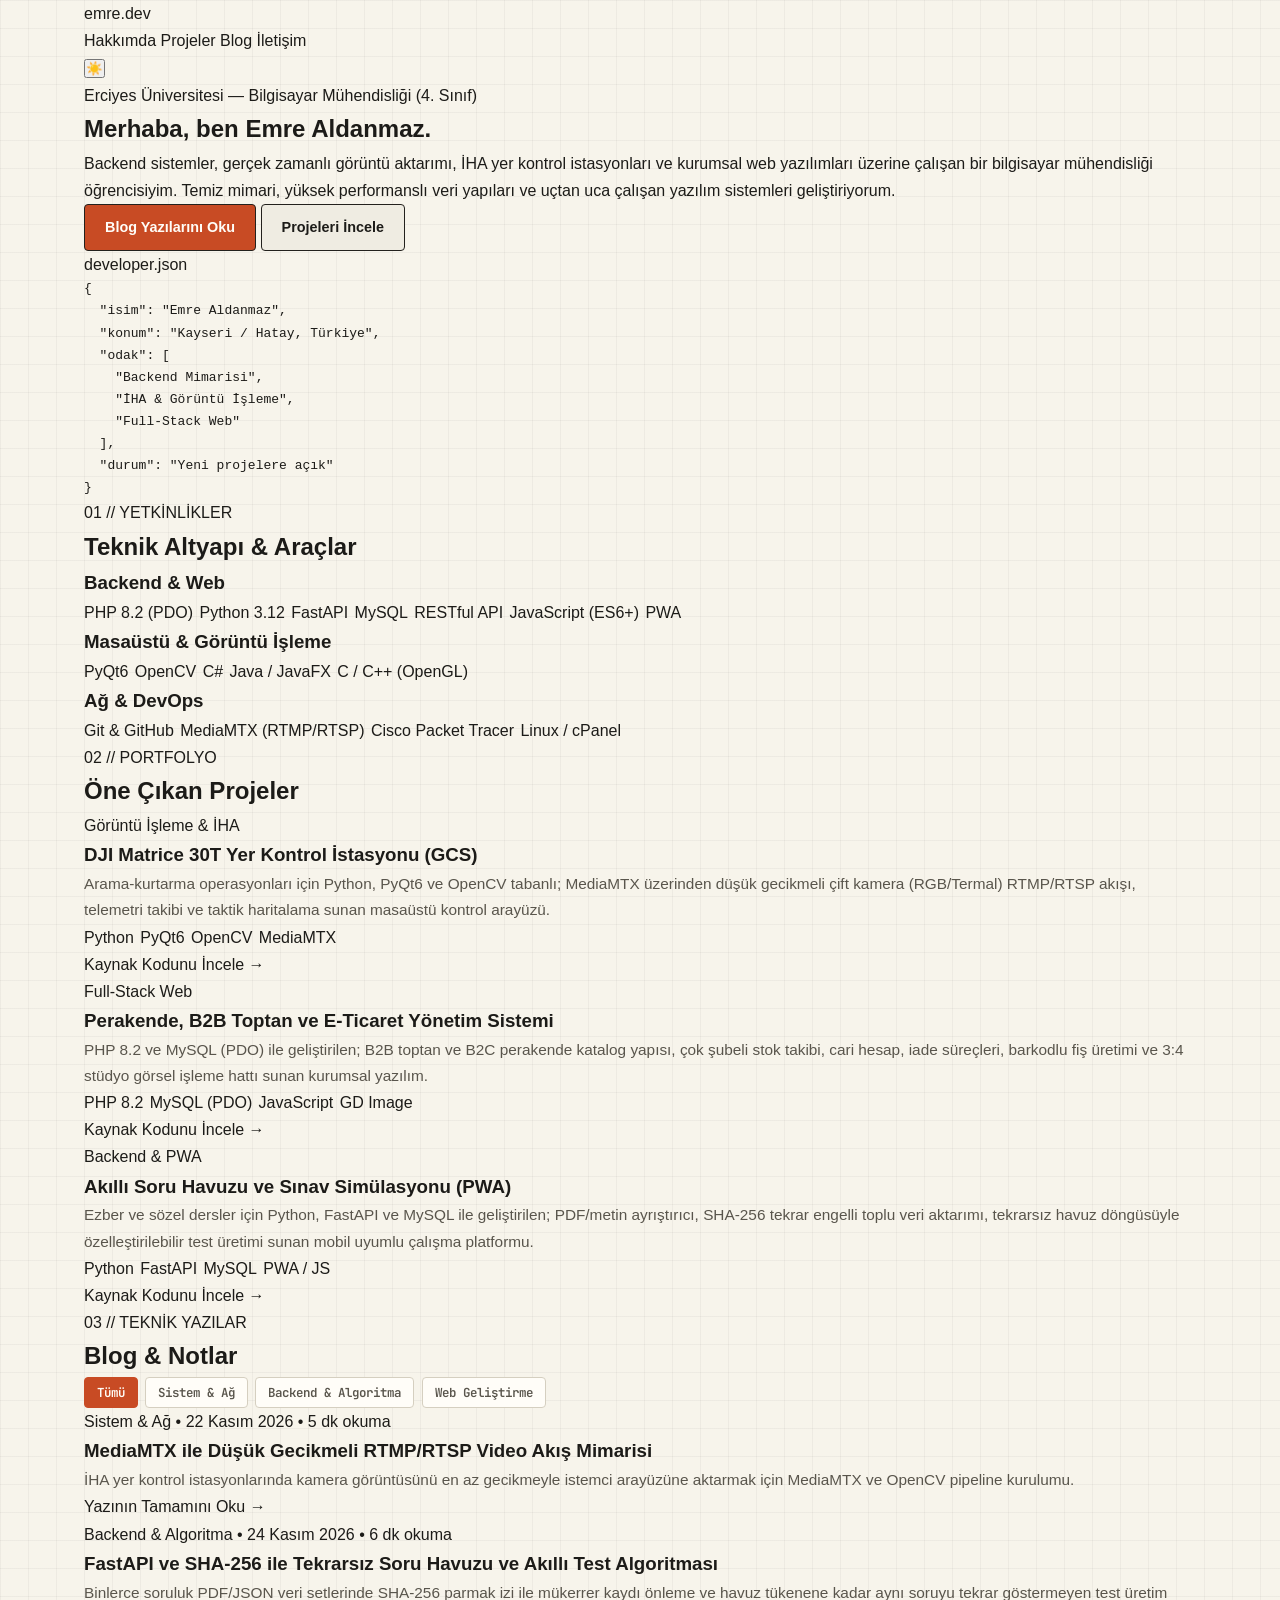
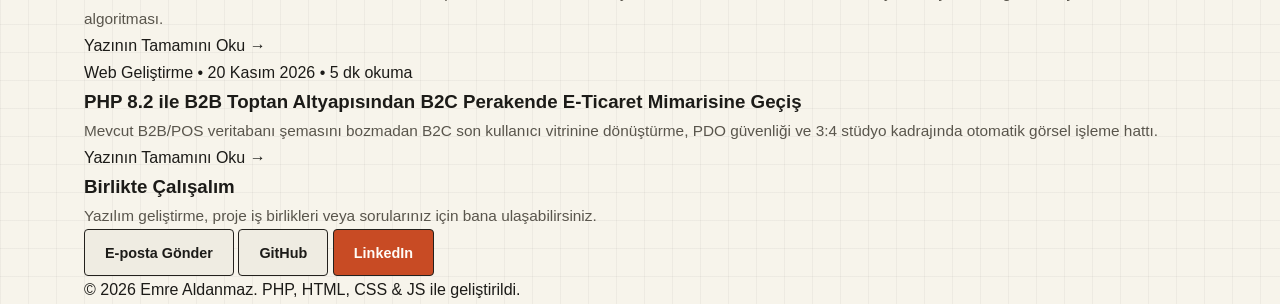
==== index.html @ 30eb45e7 "Web proglamlama odev hazir push" ====
<!DOCTYPE html>
<html lang="tr" data-theme="dark">
<head>
    <meta charset="UTF-8">
    <meta name="viewport" content="width=device-width, initial-scale=1.0">
    <title>Emre Aldanmaz — Bilgisayar Mühendisliği &amp; Blog</title>
    <link rel="preconnect" href="https://fonts.googleapis.com">
    <link rel="preconnect" href="https://fonts.gstatic.com" crossorigin>
    <link href="https://fonts.googleapis.com/css2?family=Inter:wght@400;500;600;700&family=JetBrains+Mono:wght@400;600&display=swap" rel="stylesheet">
    <link rel="stylesheet" href="assets/css/style.css">
</head>
<body>
    <header class="navbar">
        <div class="container nav-content">
            <a href="index.html" class="brand">
                <span class="brand-dot"></span>
                <span>emre<span class="accent">.dev</span></span>
            </a>
            <nav class="nav-links" id="navLinks">
                <a href="index.html#hakkimda">Hakkımda</a>
                <a href="index.html#projeler">Projeler</a>
                <a href="index.html#blog">Blog</a>
                <a href="index.html#iletisim">İletişim</a>
            </nav>
            <div class="nav-actions">
                <button id="themeToggle" class="icon-btn" aria-label="Temayı Değiştir" title="Tema Değiştir">
                    <span id="themeIcon">☀️</span>
                </button>
                <button id="menuToggle" class="icon-btn mobile-only" aria-label="Menüyü Aç">☰</button>
            </div>
        </div>
    </header>
    <main>
<section class="hero">
    <div class="container hero-grid">
        <div class="hero-text">
            <div class="badge-pill">
                <span class="pulse"></span>
                Erciyes Üniversitesi — Bilgisayar Mühendisliği (4. Sınıf)            </div>
            <h1>Merhaba, ben <span class="gradient-text">Emre Aldanmaz</span>.</h1>
            <p class="hero-subtitle">Backend sistemler, gerçek zamanlı görüntü aktarımı, İHA yer kontrol istasyonları ve kurumsal web yazılımları üzerine çalışan bir bilgisayar mühendisliği öğrencisiyim. Temiz mimari, yüksek performanslı veri yapıları ve uçtan uca çalışan yazılım sistemleri geliştiriyorum.</p>
            <div class="hero-cta">
                <a href="#blog" class="btn btn-primary">Blog Yazılarını Oku</a>
                <a href="#projeler" class="btn btn-outline">Projeleri İncele</a>
            </div>
        </div>
        <div class="hero-card">
            <div class="code-header">
                <span class="dot red"></span>
                <span class="dot yellow"></span>
                <span class="dot green"></span>
                <span class="code-filename">developer.json</span>
            </div>
            <pre class="code-body"><code>{
  "isim": "Emre Aldanmaz",
  "konum": "Kayseri / Hatay, Türkiye",
  "odak": [
    "Backend Mimarisi",
    "İHA & Görüntü İşleme",
    "Full-Stack Web"
  ],
  "durum": "Yeni projelere açık"
}</code></pre>
        </div>
    </div>
</section>

<section class="section" id="hakkimda">
    <div class="container">
        <div class="section-header">
            <span class="section-tag">01 // YETKİNLİKLER</span>
            <h2>Teknik Altyapı & Araçlar</h2>
        </div>
        <div class="skills-grid">
                            <div class="card skill-card">
                    <h3>Backend &amp; Web</h3>
                    <div class="tag-list">
                                                    <span class="tech-tag">PHP 8.2 (PDO)</span>
                                                    <span class="tech-tag">Python 3.12</span>
                                                    <span class="tech-tag">FastAPI</span>
                                                    <span class="tech-tag">MySQL</span>
                                                    <span class="tech-tag">RESTful API</span>
                                                    <span class="tech-tag">JavaScript (ES6+)</span>
                                                    <span class="tech-tag">PWA</span>
                                            </div>
                </div>
                            <div class="card skill-card">
                    <h3>Masaüstü &amp; Görüntü İşleme</h3>
                    <div class="tag-list">
                                                    <span class="tech-tag">PyQt6</span>
                                                    <span class="tech-tag">OpenCV</span>
                                                    <span class="tech-tag">C#</span>
                                                    <span class="tech-tag">Java / JavaFX</span>
                                                    <span class="tech-tag">C / C++ (OpenGL)</span>
                                            </div>
                </div>
                            <div class="card skill-card">
                    <h3>Ağ &amp; DevOps</h3>
                    <div class="tag-list">
                                                    <span class="tech-tag">Git &amp; GitHub</span>
                                                    <span class="tech-tag">MediaMTX (RTMP/RTSP)</span>
                                                    <span class="tech-tag">Cisco Packet Tracer</span>
                                                    <span class="tech-tag">Linux / cPanel</span>
                                            </div>
                </div>
                    </div>
    </div>
</section>

<section class="section" id="projeler">
    <div class="container">
        <div class="section-header">
            <span class="section-tag">02 // PORTFOLYO</span>
            <h2>Öne Çıkan Projeler</h2>
        </div>
        <div class="projects-grid">
                            <article class="card project-card">
                    <span class="project-cat">Görüntü İşleme &amp; İHA</span>
                    <h3>DJI Matrice 30T Yer Kontrol İstasyonu (GCS)</h3>
                    <p class="muted">Arama-kurtarma operasyonları için Python, PyQt6 ve OpenCV tabanlı; MediaMTX üzerinden düşük gecikmeli çift kamera (RGB/Termal) RTMP/RTSP akışı, telemetri takibi ve taktik haritalama sunan masaüstü kontrol arayüzü.</p>
                    <div class="tag-list">
                                                    <span class="tech-tag small">Python</span>
                                                    <span class="tech-tag small">PyQt6</span>
                                                    <span class="tech-tag small">OpenCV</span>
                                                    <span class="tech-tag small">MediaMTX</span>
                                            </div>
                    <a href="https://github.com/emrealdanmaz" target="_blank" rel="noopener" class="card-link">
                        Kaynak Kodunu İncele →
                    </a>
                </article>
                            <article class="card project-card">
                    <span class="project-cat">Full-Stack Web</span>
                    <h3>Perakende, B2B Toptan ve E-Ticaret Yönetim Sistemi</h3>
                    <p class="muted">PHP 8.2 ve MySQL (PDO) ile geliştirilen; B2B toptan ve B2C perakende katalog yapısı, çok şubeli stok takibi, cari hesap, iade süreçleri, barkodlu fiş üretimi ve 3:4 stüdyo görsel işleme hattı sunan kurumsal yazılım.</p>
                    <div class="tag-list">
                                                    <span class="tech-tag small">PHP 8.2</span>
                                                    <span class="tech-tag small">MySQL (PDO)</span>
                                                    <span class="tech-tag small">JavaScript</span>
                                                    <span class="tech-tag small">GD Image</span>
                                            </div>
                    <a href="https://github.com/emrealdanmaz" target="_blank" rel="noopener" class="card-link">
                        Kaynak Kodunu İncele →
                    </a>
                </article>
                            <article class="card project-card">
                    <span class="project-cat">Backend &amp; PWA</span>
                    <h3>Akıllı Soru Havuzu ve Sınav Simülasyonu (PWA)</h3>
                    <p class="muted">Ezber ve sözel dersler için Python, FastAPI ve MySQL ile geliştirilen; PDF/metin ayrıştırıcı, SHA-256 tekrar engelli toplu veri aktarımı, tekrarsız havuz döngüsüyle özelleştirilebilir test üretimi sunan mobil uyumlu çalışma platformu.</p>
                    <div class="tag-list">
                                                    <span class="tech-tag small">Python</span>
                                                    <span class="tech-tag small">FastAPI</span>
                                                    <span class="tech-tag small">MySQL</span>
                                                    <span class="tech-tag small">PWA / JS</span>
                                            </div>
                    <a href="https://github.com/emrealdanmaz" target="_blank" rel="noopener" class="card-link">
                        Kaynak Kodunu İncele →
                    </a>
                </article>
                    </div>
    </div>
</section>

<section class="section" id="blog">
    <div class="container">
        <div class="section-header flex-between">
            <div>
                <span class="section-tag">03 // TEKNİK YAZILAR</span>
                <h2>Blog & Notlar</h2>
            </div>
            <div class="filter-bar" id="filterBar">
                <button class="filter-btn active" data-category="all">Tümü</button>
                                    <button class="filter-btn" data-category="Sistem &amp; Ağ">
                        Sistem &amp; Ağ                    </button>
                                    <button class="filter-btn" data-category="Backend &amp; Algoritma">
                        Backend &amp; Algoritma                    </button>
                                    <button class="filter-btn" data-category="Web Geliştirme">
                        Web Geliştirme                    </button>
                            </div>
        </div>

        <div class="blog-grid" id="blogGrid">
                                            <article class="card blog-card" data-category="Sistem &amp; Ağ">
                    <div class="blog-meta">
                        <span class="blog-cat">Sistem &amp; Ağ</span>
                        <span>•</span>
                        <span>22 Kasım 2026</span>
                        <span>•</span>
                        <span>5 dk okuma</span>
                    </div>
                    <h3><a href="post-rtmp-rtsp-dusuk-gecikmeli-video-akisi.html">MediaMTX ile Düşük Gecikmeli RTMP/RTSP Video Akış Mimarisi</a></h3>
                    <p class="muted">İHA yer kontrol istasyonlarında kamera görüntüsünü en az gecikmeyle istemci arayüzüne aktarmak için MediaMTX ve OpenCV pipeline kurulumu.</p>
                    <a href="post-rtmp-rtsp-dusuk-gecikmeli-video-akisi.html" class="card-link">Yazının Tamamını Oku →</a>
                </article>
                                            <article class="card blog-card" data-category="Backend &amp; Algoritma">
                    <div class="blog-meta">
                        <span class="blog-cat">Backend &amp; Algoritma</span>
                        <span>•</span>
                        <span>24 Kasım 2026</span>
                        <span>•</span>
                        <span>6 dk okuma</span>
                    </div>
                    <h3><a href="post-fastapi-sha256-tekrarsiz-soru-havuzu-algoritmasi.html">FastAPI ve SHA-256 ile Tekrarsız Soru Havuzu ve Akıllı Test Algoritması</a></h3>
                    <p class="muted">Binlerce soruluk PDF/JSON veri setlerinde SHA-256 parmak izi ile mükerrer kaydı önleme ve havuz tükenene kadar aynı soruyu tekrar göstermeyen test üretim algoritması.</p>
                    <a href="post-fastapi-sha256-tekrarsiz-soru-havuzu-algoritmasi.html" class="card-link">Yazının Tamamını Oku →</a>
                </article>
                                            <article class="card blog-card" data-category="Web Geliştirme">
                    <div class="blog-meta">
                        <span class="blog-cat">Web Geliştirme</span>
                        <span>•</span>
                        <span>20 Kasım 2026</span>
                        <span>•</span>
                        <span>5 dk okuma</span>
                    </div>
                    <h3><a href="post-php-b2b-toptan-sisteminden-b2c-eticaret-mimarisine-gecis.html">PHP 8.2 ile B2B Toptan Altyapısından B2C Perakende E-Ticaret Mimarisine Geçiş</a></h3>
                    <p class="muted">Mevcut B2B/POS veritabanı şemasını bozmadan B2C son kullanıcı vitrinine dönüştürme, PDO güvenliği ve 3:4 stüdyo kadrajında otomatik görsel işleme hattı.</p>
                    <a href="post-php-b2b-toptan-sisteminden-b2c-eticaret-mimarisine-gecis.html" class="card-link">Yazının Tamamını Oku →</a>
                </article>
                    </div>
    </div>
</section>

</main>
    <footer class="footer" id="iletisim">
        <div class="container footer-content">
            <div>
                <h3>Birlikte Çalışalım</h3>
                <p class="muted">Yazılım geliştirme, proje iş birlikleri veya sorularınız için bana ulaşabilirsiniz.</p>
            </div>
            <div class="social-links">
                <a href="mailto:emrealdanmaz@example.com" class="btn btn-outline">E-posta Gönder</a>
                <a href="https://github.com/emrealdanmaz" target="_blank" rel="noopener" class="btn btn-outline">GitHub</a>
                <a href="https://linkedin.com/in/emrealdanmaz" target="_blank" rel="noopener" class="btn btn-primary">LinkedIn</a>
            </div>
        </div>
        <div class="container footer-bottom">
            <p>© 2026 Emre Aldanmaz. PHP, HTML, CSS & JS ile geliştirildi.</p>
        </div>
    </footer>
    <script src="assets/js/app.js"></script>
</body>
</html>
---- assets/css/style.css ----
:root {
    /* Sıcak Krem Laboratuvar & Teletext Vitrini (Varsayılan) */
    --bg-main: #F7F4EB;
    --bg-surface: #FFFDF8;
    --bg-panel: #EFECE2;
    --border-color: #23211D;
    --border-subtle: #D5CFC0;
    --text-main: #1C1B18;
    --text-muted: #59554C;
    --accent: #C84B24;        /* Laboratuvar Turuncusu */
    --accent-secondary: #1E6B52; /* Osiloskop Yeşili */
    --accent-soft: rgba(200, 75, 36, 0.1);
    --kbd-bg: #E6E1D3;
    --code-bg: #1E1D1A;
    --code-text: #F7F4EB;
    --grid-line: rgba(35, 33, 29, 0.045);
}

[data-theme="dark"] {
    /* Gece Modu: Kehribar Laboratuvar CRT */
    --bg-main: #151412;
    --bg-surface: #1D1C19;
    --bg-panel: #25231F;
    --border-color: #D8CBB8;
    --border-subtle: #38342E;
    --text-main: #F2ECE1;
    --text-muted: #A69E90;
    --accent: #F59E0B;
    --accent-secondary: #34D399;
    --accent-soft: rgba(245, 158, 11, 0.14);
    --kbd-bg: #2E2B26;
    --code-bg: #0F0E0D;
    --code-text: #F2ECE1;
    --grid-line: rgba(216, 203, 184, 0.04);
}

* {
    box-sizing: border-box;
    margin: 0;
    padding: 0;
}

html {
    scroll-behavior: smooth;
    scroll-padding-top: 84px;
}

body {
    font-family: 'Plus Jakarta Sans', -apple-system, BlinkMacSystemFont, sans-serif;
    background-color: var(--bg-main);
    /* İnce milimetrik laboratuvar kağıdı dokusu */
    background-image:
        linear-gradient(to right, var(--grid-line) 1px, transparent 1px),
        linear-gradient(to bottom, var(--grid-line) 1px, transparent 1px);
    background-size: 28px 28px;
    color: var(--text-main);
    line-height: 1.7;
    transition: background-color 0.2s ease, color 0.2s ease;
}

.mono {
    font-family: 'JetBrains Mono', monospace;
}

a {
    color: inherit;
    text-decoration: none;
}

kbd {
    display: inline-block;
    font-family: 'JetBrains Mono', monospace;
    font-size: 0.74rem;
    font-weight: 700;
    padding: 0.1rem 0.4rem;
    background: var(--kbd-bg);
    border: 1px solid var(--border-color);
    border-bottom-width: 2px;
    border-radius: 3px;
    color: var(--text-main);
}

.container {
    max-width: 1160px;
    margin: 0 auto;
    padding: 0 1.5rem;
}

.container.narrow {
    max-width: 800px;
}

/* Üst Bar & F1-F4 Menüsü */
.lab-topbar {
    position: sticky;
    top: 0;
    z-index: 100;
    background: var(--bg-surface);
    border-bottom: 2px solid var(--border-color);
}

.topbar-inner {
    display: flex;
    align-items: center;
    justify-content: space-between;
    height: 66px;
    gap: 1rem;
}

.lab-brand {
    display: flex;
    align-items: center;
    gap: 0.6rem;
    font-weight: 700;
    font-size: 0.92rem;
    letter-spacing: 0.02em;
}

.status-led {
    width: 10px;
    height: 10px;
    border-radius: 50%;
    background: var(--accent-secondary);
    box-shadow: 0 0 8px var(--accent-secondary);
}

.fkey-nav {
    display: flex;
    align-items: center;
    gap: 0.45rem;
}

.fkey-item {
    display: inline-flex;
    align-items: center;
    gap: 0.45rem;
    padding: 0.35rem 0.7rem;
    border: 1px solid var(--border-subtle);
    border-radius: 4px;
    font-family: 'JetBrains Mono', monospace;
    font-size: 0.8rem;
    font-weight: 600;
    transition: all 0.15s ease;
}

.fkey-item:hover, .fkey-item.active {
    background: var(--accent-soft);
    border-color: var(--accent);
    color: var(--accent);
}

.fkey-item.active kbd {
    background: var(--accent);
    color: #FFFDF8;
    border-color: var(--accent);
}

.topbar-controls {
    display: flex;
    align-items: center;
    gap: 0.6rem;
}

.clock-pill {
    font-size: 0.8rem;
    padding: 0.3rem 0.65rem;
    background: var(--bg-panel);
    border: 1px solid var(--border-subtle);
    border-radius: 4px;
    color: var(--text-muted);
}

.lab-btn-icon {
    width: 36px;
    height: 36px;
    border: 1.5px solid var(--border-color);
    background: var(--bg-panel);
    color: var(--text-main);
    border-radius: 4px;
    cursor: pointer;
    font-size: 1rem;
    display: grid;
    place-items: center;
}

.lab-btn-icon:hover {
    border-color: var(--accent);
    color: var(--accent);
}

.mobile-only {
    display: none;
}

/* Ana İki Sütunlu Laboratuvar Düzeni */
.lab-layout {
    display: grid;
    grid-template-columns: 1fr 290px;
    gap: 2.5rem;
    padding-top: 2.5rem;
    padding-bottom: 4rem;
    align-items: start;
}

/* Hero Bölümü */
.lab-hero {
    background: var(--bg-surface);
    border: 2px solid var(--border-color);
    border-radius: 6px;
    padding: 2.2rem;
    margin-bottom: 3rem;
}

.teletext-header {
    display: flex;
    justify-content: space-between;
    align-items: center;
    flex-wrap: wrap;
    gap: 0.5rem;
    padding-bottom: 1rem;
    margin-bottom: 1.4rem;
    border-bottom: 1px dashed var(--border-subtle);
    font-size: 0.78rem;
}

.teletext-tag {
    font-family: 'JetBrains Mono', monospace;
    font-size: 0.78rem;
    font-weight: 700;
    color: var(--accent);
    letter-spacing: 0.04em;
}

.lab-hero h1 {
    font-size: clamp(2rem, 3.8vw, 2.75rem);
    font-weight: 800;
    letter-spacing: -0.025em;
    line-height: 1.15;
    margin-bottom: 0.45rem;
}

.hero-role {
    font-size: 1.1rem;
    font-weight: 600;
    color: var(--accent-secondary);
    margin-bottom: 1.1rem;
}

.hero-bio {
    color: var(--text-muted);
    font-size: 1.02rem;
    max-width: 68ch;
    margin-bottom: 1.75rem;
}

.hero-actions {
    display: flex;
    flex-wrap: wrap;
    gap: 0.85rem;
    margin-bottom: 2rem;
}

.btn {
    display: inline-flex;
    align-items: center;
    gap: 0.5rem;
    padding: 0.65rem 1.25rem;
    border-radius: 4px;
    font-weight: 600;
    font-size: 0.9rem;
    border: 1.5px solid var(--border-color);
    transition: all 0.15s ease;
}

.btn-primary {
    background: var(--accent);
    border-color: var(--border-color);
    color: #FFFDF8;
}

.btn-primary:hover {
    filter: brightness(1.08);
    transform: translateY(-1px);
}

.btn-outline {
    background: var(--bg-panel);
    color: var(--text-main);
}

.btn-outline:hover {
    border-color: var(--accent);
    color: var(--accent);
}

/* Yetkinlik Matrisi */
.skills-matrix {
    display: grid;
    grid-template-columns: repeat(auto-fit, minmax(220px, 1fr));
    gap: 1rem;
    padding-top: 1.5rem;
    border-top: 1px solid var(--border-subtle);
}

.matrix-box {
    background: var(--bg-panel);
    border: 1px solid var(--border-subtle);
    border-radius: 4px;
    padding: 1rem;
}

.matrix-title {
    font-size: 0.78rem;
    font-weight: 700;
    color: var(--text-muted);
    margin-bottom: 0.65rem;
    text-transform: uppercase;
}

.tag-list {
    display: flex;
    flex-wrap: wrap;
    gap: 0.4rem;
}

.spec-chip {
    font-family: 'JetBrains Mono', monospace;
    font-size: 0.76rem;
    font-weight: 600;
    padding: 0.2rem 0.5rem;
    background: var(--bg-surface);
    border: 1px solid var(--border-subtle);
    border-radius: 3px;
}

/* Bölümler & Kartlar */
.lab-section {
    margin-bottom: 3.5rem;
}

.section-top {
    display: flex;
    justify-content: space-between;
    align-items: flex-end;
    gap: 1rem;
    margin-bottom: 1.5rem;
    padding-bottom: 0.75rem;
    border-bottom: 2px solid var(--border-color);
}

.section-top.flex-wrap {
    flex-wrap: wrap;
}

.section-top h2 {
    font-size: 1.65rem;
    font-weight: 800;
    letter-spacing: -0.02em;
    margin-top: 0.2rem;
}

.count-badge {
    font-size: 0.78rem;
    padding: 0.25rem 0.6rem;
    background: var(--bg-panel);
    border: 1px solid var(--border-subtle);
    border-radius: 4px;
}

.projects-stack, .blog-stack {
    display: flex;
    flex-direction: column;
    gap: 1.25rem;
}

.lab-card {
    background: var(--bg-surface);
    border: 1.5px solid var(--border-color);
    border-radius: 6px;
    padding: 1.5rem;
    transition: border-color 0.15s ease, transform 0.15s ease;
}

.lab-card:hover {
    border-color: var(--accent);
    transform: translateX(3px);
}

.card-top-bar {
    display: flex;
    justify-content: space-between;
    flex-wrap: wrap;
    gap: 0.5rem;
    font-size: 0.76rem;
    color: var(--text-muted);
    margin-bottom: 0.65rem;
}

.status-ok {
    color: var(--accent-secondary);
    font-weight: 700;
}

.lab-card h3 {
    font-size: 1.22rem;
    font-weight: 700;
    margin-bottom: 0.6rem;
    line-height: 1.35;
}

.lab-card h3 a:hover {
    color: var(--accent);
}

.muted {
    color: var(--text-muted);
    font-size: 0.96rem;
}

.card-footer-row {
    display: flex;
    justify-content: space-between;
    align-items: center;
    flex-wrap: wrap;
    gap: 1rem;
    margin-top: 1.2rem;
    padding-top: 0.9rem;
    border-top: 1px dashed var(--border-subtle);
}

.inline-action {
    display: inline-block;
    margin-top: 0.9rem;
    font-size: 0.82rem;
    font-weight: 700;
    color: var(--accent);
}

.card-footer-row .inline-action {
    margin-top: 0;
}

.inline-action:hover {
    text-decoration: underline;
}

/* Blog Filtreleme */
.filter-bar {
    display: flex;
    flex-wrap: wrap;
    gap: 0.45rem;
}

.filter-btn {
    font-family: 'JetBrains Mono', monospace;
    font-size: 0.78rem;
    font-weight: 600;
    padding: 0.38rem 0.75rem;
    background: var(--bg-surface);
    border: 1px solid var(--border-subtle);
    border-radius: 4px;
    color: var(--text-muted);
    cursor: pointer;
}

.filter-btn.active, .filter-btn:hover {
    background: var(--accent);
    border-color: var(--accent);
    color: #FFFDF8;
}

.blog-card.hidden {
    display: none;
}

/* Sağ Telemetri Paneli */
.lab-sidebar {
    position: sticky;
    top: 88px;
}

.telemetry-panel {
    background: var(--bg-surface);
    border: 1.5px solid var(--border-color);
    border-radius: 6px;
    padding: 1.25rem;
}

.panel-header {
    display: flex;
    justify-content: space-between;
    align-items: center;
    font-size: 0.78rem;
    font-weight: 700;
    padding-bottom: 0.75rem;
    margin-bottom: 0.9rem;
    border-bottom: 1px solid var(--border-subtle);
}

.blink-dot {
    width: 8px;
    height: 8px;
    border-radius: 50%;
    background: var(--accent);
}

.telemetry-nav {
    list-style: none;
    display: flex;
    flex-direction: column;
    gap: 0.35rem;
    margin-bottom: 1.25rem;
}

.telemetry-nav a {
    display: block;
    font-size: 0.78rem;
    padding: 0.45rem 0.6rem;
    border-radius: 4px;
    color: var(--text-muted);
    border-left: 3px solid transparent;
}

.telemetry-nav a.active, .telemetry-nav a:hover {
    background: var(--accent-soft);
    color: var(--accent);
    border-left-color: var(--accent);
    font-weight: 700;
}

.telemetry-specs {
    border-top: 1px dashed var(--border-subtle);
    border-bottom: 1px dashed var(--border-subtle);
    padding: 0.85rem 0;
    margin-bottom: 1rem;
    display: flex;
    flex-direction: column;
    gap: 0.45rem;
    font-size: 0.78rem;
}

.spec-row {
    display: flex;
    justify-content: space-between;
}

.kbd-legend {
    font-size: 0.74rem;
    color: var(--text-muted);
    display: flex;
    flex-direction: column;
    gap: 0.4rem;
}

.legend-title {
    font-weight: 700;
    color: var(--text-main);
}

/* Tekil Makale Sayfası */
.post-view {
    padding: 3rem 0 5rem;
}

.back-btn {
    display: inline-block;
    font-size: 0.82rem;
    font-weight: 700;
    padding: 0.45rem 0.85rem;
    background: var(--bg-surface);
    border: 1.5px solid var(--border-color);
    border-radius: 4px;
    margin-bottom: 1.5rem;
}

.back-btn:hover {
    border-color: var(--accent);
    color: var(--accent);
}

.article-sheet {
    background: var(--bg-surface);
    border: 2px solid var(--border-color);
    border-radius: 6px;
    padding: 2.4rem;
}

.article-head {
    padding-bottom: 1.5rem;
    margin-bottom: 1.75rem;
    border-bottom: 1px solid var(--border-subtle);
}

.article-head h1 {
    font-size: clamp(1.65rem, 3.2vw, 2.2rem);
    font-weight: 800;
    line-height: 1.25;
    margin: 0.5rem 0 0.9rem;
}

.article-lead {
    font-size: 1.05rem;
    color: var(--text-muted);
}

.article-body p {
    margin-bottom: 1.3rem;
    font-size: 1.02rem;
}

.article-body h3 {
    font-size: 1.3rem;
    font-weight: 700;
    color: var(--accent);
    margin: 2rem 0 0.8rem;
}

.article-body pre {
    background: var(--code-bg);
    color: var(--code-text);
    padding: 1.2rem;
    border-radius: 5px;
    border: 1px solid var(--border-color);
    overflow-x: auto;
    margin: 1.5rem 0;
    font-family: 'JetBrains Mono', monospace;
    font-size: 0.86rem;
}

.article-body code {
    font-family: 'JetBrains Mono', monospace;
    background: var(--accent-soft);
    color: var(--accent);
    padding: 0.15rem 0.35rem;
    border-radius: 3px;
    font-size: 0.9em;
}

.article-body pre code {
    background: transparent;
    color: inherit;
    padding: 0;
}

/* Footer */
.lab-footer {
    background: var(--bg-surface);
    border-top: 2px solid var(--border-color);
    padding: 3rem 0 2rem;
}

.footer-grid {
    display: flex;
    justify-content: space-between;
    align-items: center;
    flex-wrap: wrap;
    gap: 1.5rem;
    padding-bottom: 2rem;
    border-bottom: 1px dashed var(--border-subtle);
}

.footer-grid h3 {
    font-size: 1.4rem;
    font-weight: 800;
    margin: 0.3rem 0;
}

.footer-actions {
    display: flex;
    flex-wrap: wrap;
    gap: 0.75rem;
}

.footer-status {
    display: flex;
    justify-content: space-between;
    flex-wrap: wrap;
    gap: 0.75rem;
    padding-top: 1.25rem;
    font-size: 0.78rem;
    color: var(--text-muted);
}

@media (max-width: 960px) {
    .lab-layout {
        grid-template-columns: 1fr;
    }

    .lab-sidebar {
        display: none;
    }
}

@media (max-width: 720px) {
    .fkey-nav {
        display: none;
        position: absolute;
        top: 66px;
        left: 0;
        right: 0;
        background: var(--bg-surface);
        flex-direction: column;
        align-items: stretch;
        padding: 1rem 1.5rem;
        border-bottom: 2px solid var(--border-color);
    }

    .fkey-nav.open {
        display: flex;
    }

    .mobile-only {
        display: grid;
    }

    .clock-pill {
        display: none;
    }
}
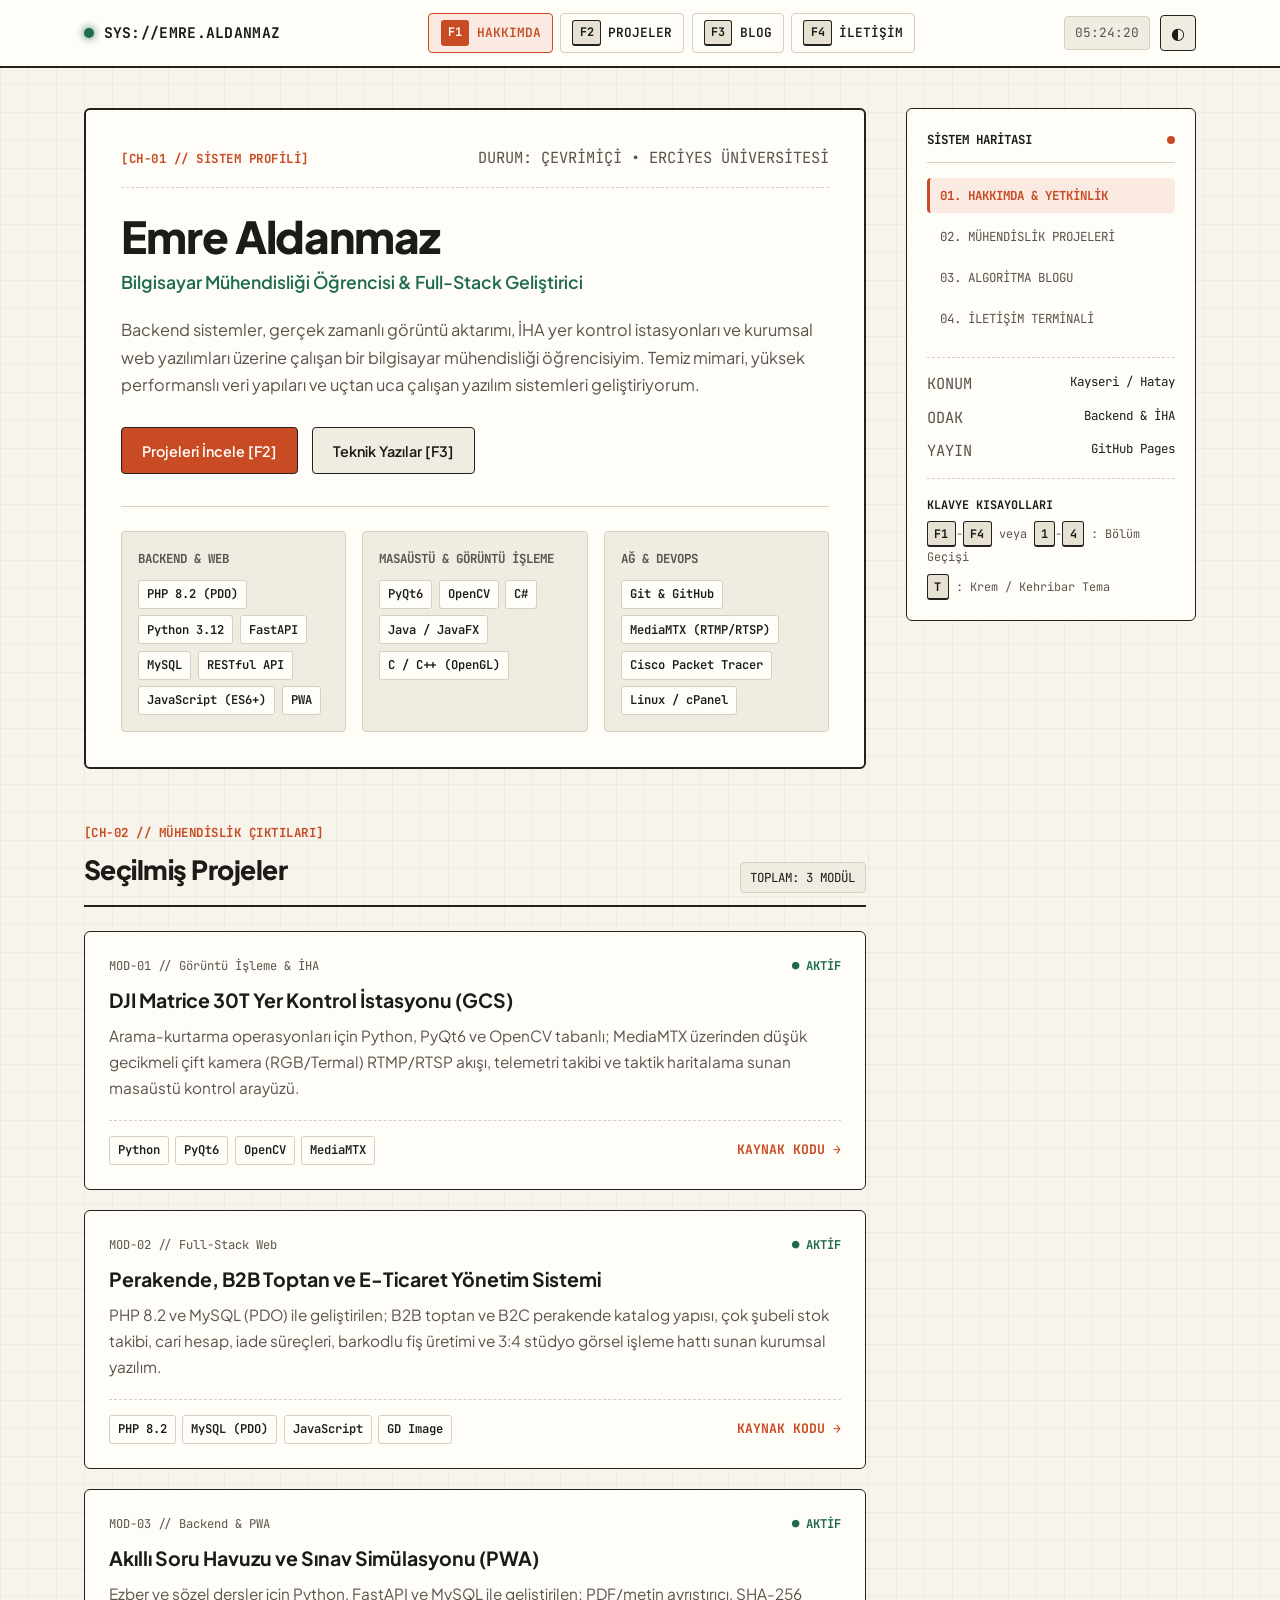
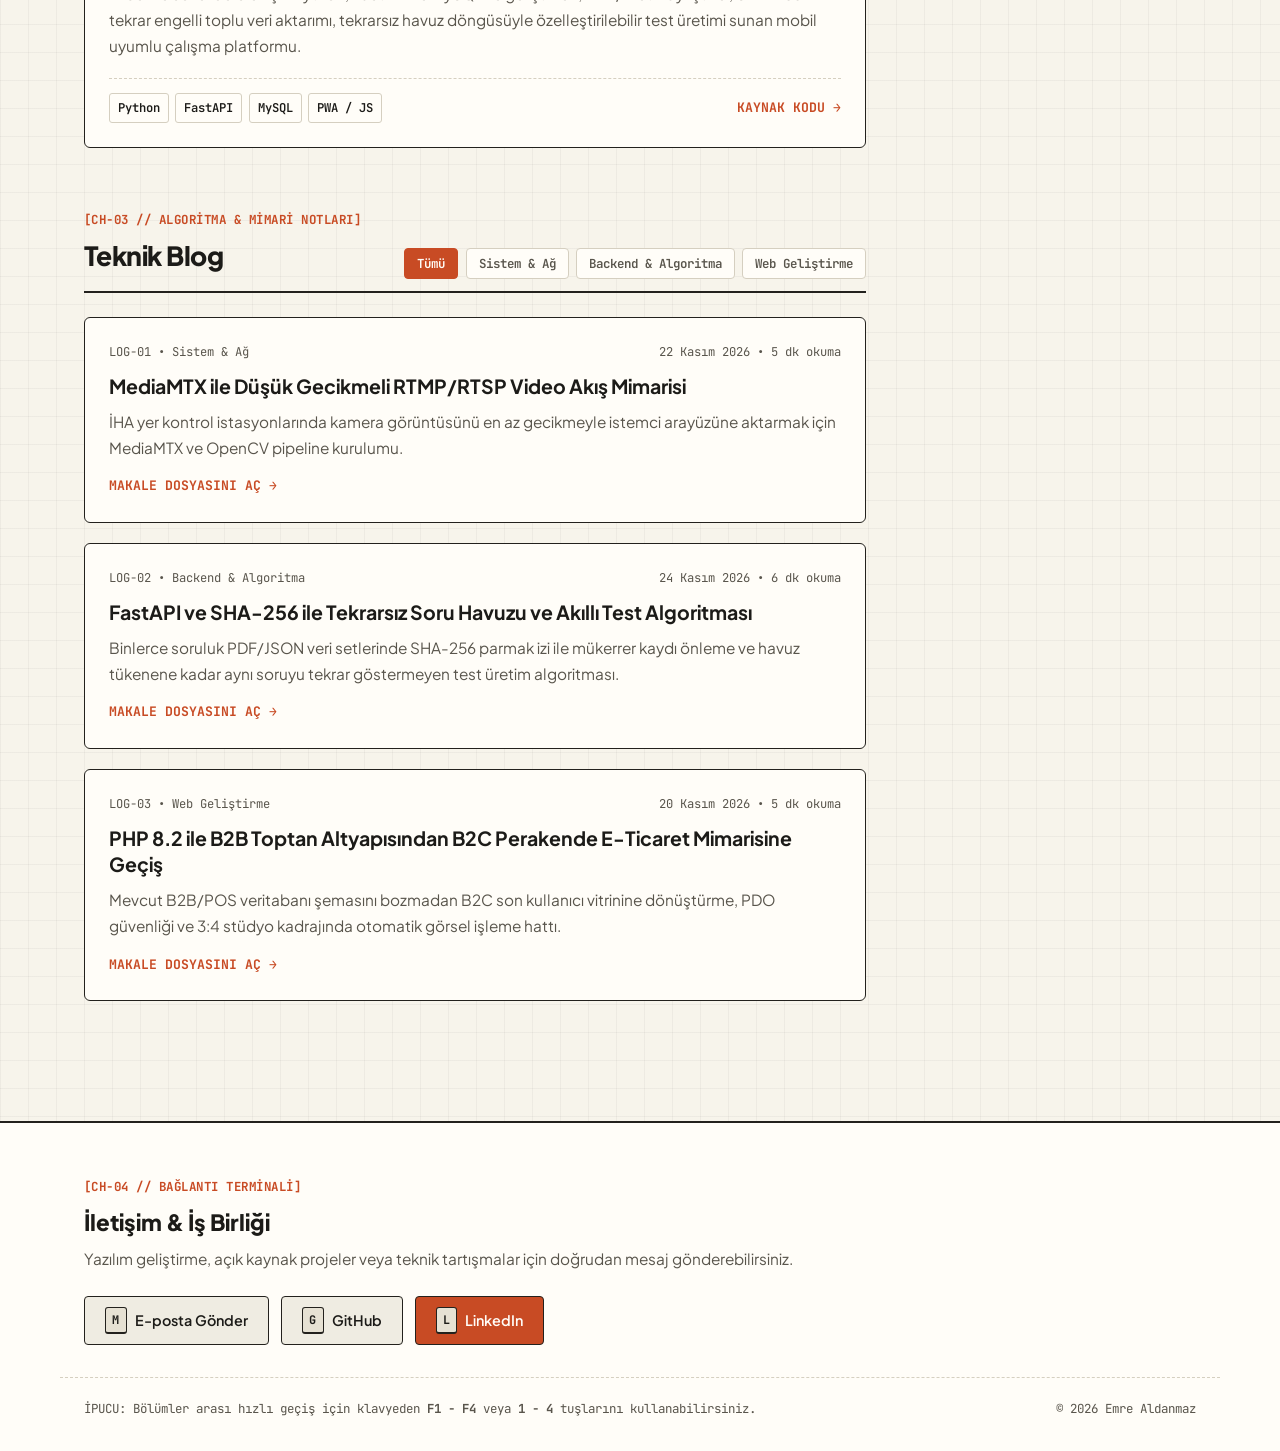
==== commit 11cdf739: "Build ve CSS guncellemesi" ====
--- a/index.html
+++ b/index.html
@@ -1,239 +1,282 @@
 <!DOCTYPE html>
-<html lang="tr" data-theme="dark">
+<html lang="tr" data-theme="light">
 <head>
     <meta charset="UTF-8">
     <meta name="viewport" content="width=device-width, initial-scale=1.0">
-    <title>Emre Aldanmaz — Bilgisayar Mühendisliği &amp; Blog</title>
+    <title>Emre Aldanmaz — Laboratuvar &amp; Teknik Blog</title>
     <link rel="preconnect" href="https://fonts.googleapis.com">
     <link rel="preconnect" href="https://fonts.gstatic.com" crossorigin>
-    <link href="https://fonts.googleapis.com/css2?family=Inter:wght@400;500;600;700&family=JetBrains+Mono:wght@400;600&display=swap" rel="stylesheet">
+    <link href="https://fonts.googleapis.com/css2?family=JetBrains+Mono:wght@400;600;700&family=Plus+Jakarta+Sans:wght@400;500;600;700;800&display=swap" rel="stylesheet">
     <link rel="stylesheet" href="assets/css/style.css">
 </head>
 <body>
-    <header class="navbar">
-        <div class="container nav-content">
-            <a href="index.html" class="brand">
-                <span class="brand-dot"></span>
-                <span>emre<span class="accent">.dev</span></span>
+    <header class="lab-topbar">
+        <div class="container topbar-inner">
+            <a href="index.html" class="lab-brand">
+                <span class="status-led"></span>
+                <span class="mono">SYS://EMRE.ALDANMAZ</span>
             </a>
-            <nav class="nav-links" id="navLinks">
-                <a href="index.html#hakkimda">Hakkımda</a>
-                <a href="index.html#projeler">Projeler</a>
-                <a href="index.html#blog">Blog</a>
-                <a href="index.html#iletisim">İletişim</a>
+
+            <nav class="fkey-nav" id="navLinks" aria-label="Fonksiyon Kısayol Menüsü">
+                <a href="index.html#hakkimda" class="fkey-item" data-fkey="F1" data-target="hakkimda">
+                    <kbd>F1</kbd><span>HAKKIMDA</span>
+                </a>
+                <a href="index.html#projeler" class="fkey-item" data-fkey="F2" data-target="projeler">
+                    <kbd>F2</kbd><span>PROJELER</span>
+                </a>
+                <a href="index.html#blog" class="fkey-item" data-fkey="F3" data-target="blog">
+                    <kbd>F3</kbd><span>BLOG</span>
+                </a>
+                <a href="index.html#iletisim" class="fkey-item" data-fkey="F4" data-target="iletisim">
+                    <kbd>F4</kbd><span>İLETİŞİM</span>
+                </a>
             </nav>
-            <div class="nav-actions">
-                <button id="themeToggle" class="icon-btn" aria-label="Temayı Değiştir" title="Tema Değiştir">
-                    <span id="themeIcon">☀️</span>
+
+            <div class="topbar-controls">
+                <span class="clock-pill mono" id="labClock">00:00:00</span>
+                <button id="themeToggle" class="lab-btn-icon" aria-label="Temayı Değiştir" title="Krem / Kehribar CRT Modu">
+                    <span id="themeIcon">◐</span>
                 </button>
-                <button id="menuToggle" class="icon-btn mobile-only" aria-label="Menüyü Aç">☰</button>
+                <button id="menuToggle" class="lab-btn-icon mobile-only" aria-label="Menü">☰</button>
             </div>
         </div>
     </header>
     <main>
-<section class="hero">
-    <div class="container hero-grid">
-        <div class="hero-text">
-            <div class="badge-pill">
-                <span class="pulse"></span>
-                Erciyes Üniversitesi — Bilgisayar Mühendisliği (4. Sınıf)            </div>
-            <h1>Merhaba, ben <span class="gradient-text">Emre Aldanmaz</span>.</h1>
-            <p class="hero-subtitle">Backend sistemler, gerçek zamanlı görüntü aktarımı, İHA yer kontrol istasyonları ve kurumsal web yazılımları üzerine çalışan bir bilgisayar mühendisliği öğrencisiyim. Temiz mimari, yüksek performanslı veri yapıları ve uçtan uca çalışan yazılım sistemleri geliştiriyorum.</p>
-            <div class="hero-cta">
-                <a href="#blog" class="btn btn-primary">Blog Yazılarını Oku</a>
-                <a href="#projeler" class="btn btn-outline">Projeleri İncele</a>
-            </div>
-        </div>
-        <div class="hero-card">
-            <div class="code-header">
-                <span class="dot red"></span>
-                <span class="dot yellow"></span>
-                <span class="dot green"></span>
-                <span class="code-filename">developer.json</span>
-            </div>
-            <pre class="code-body"><code>{
-  "isim": "Emre Aldanmaz",
-  "konum": "Kayseri / Hatay, Türkiye",
-  "odak": [
-    "Backend Mimarisi",
-    "İHA & Görüntü İşleme",
-    "Full-Stack Web"
-  ],
-  "durum": "Yeni projelere açık"
-}</code></pre>
-        </div>
+<div class="container lab-layout">
+    <div class="lab-main-column">
+        <!-- GİRİŞ / KİMLİK KARTI -->
+        <section class="lab-hero" id="hakkimda">
+            <div class="teletext-header">
+                <span class="teletext-tag">[CH-01 // SİSTEM PROFİLİ]</span>
+                <span class="mono muted">DURUM: ÇEVRİMİÇİ • ERCİYES ÜNİVERSİTESİ</span>
+            </div>
+            <h1>Emre Aldanmaz</h1>
+            <p class="hero-role">Bilgisayar Mühendisliği Öğrencisi &amp; Full-Stack Geliştirici</p>
+            <p class="hero-bio">Backend sistemler, gerçek zamanlı görüntü aktarımı, İHA yer kontrol istasyonları ve kurumsal web yazılımları üzerine çalışan bir bilgisayar mühendisliği öğrencisiyim. Temiz mimari, yüksek performanslı veri yapıları ve uçtan uca çalışan yazılım sistemleri geliştiriyorum.</p>
+
+            <div class="hero-actions">
+                <a href="#projeler" class="btn btn-primary">Projeleri İncele [F2]</a>
+                <a href="#blog" class="btn btn-outline">Teknik Yazılar [F3]</a>
+            </div>
+
+            <div class="skills-matrix">
+                                    <div class="matrix-box">
+                        <div class="matrix-title mono">Backend &amp; Web</div>
+                        <div class="tag-list">
+                                                            <span class="spec-chip">PHP 8.2 (PDO)</span>
+                                                            <span class="spec-chip">Python 3.12</span>
+                                                            <span class="spec-chip">FastAPI</span>
+                                                            <span class="spec-chip">MySQL</span>
+                                                            <span class="spec-chip">RESTful API</span>
+                                                            <span class="spec-chip">JavaScript (ES6+)</span>
+                                                            <span class="spec-chip">PWA</span>
+                                                    </div>
+                    </div>
+                                    <div class="matrix-box">
+                        <div class="matrix-title mono">Masaüstü &amp; Görüntü İşleme</div>
+                        <div class="tag-list">
+                                                            <span class="spec-chip">PyQt6</span>
+                                                            <span class="spec-chip">OpenCV</span>
+                                                            <span class="spec-chip">C#</span>
+                                                            <span class="spec-chip">Java / JavaFX</span>
+                                                            <span class="spec-chip">C / C++ (OpenGL)</span>
+                                                    </div>
+                    </div>
+                                    <div class="matrix-box">
+                        <div class="matrix-title mono">Ağ &amp; DevOps</div>
+                        <div class="tag-list">
+                                                            <span class="spec-chip">Git &amp; GitHub</span>
+                                                            <span class="spec-chip">MediaMTX (RTMP/RTSP)</span>
+                                                            <span class="spec-chip">Cisco Packet Tracer</span>
+                                                            <span class="spec-chip">Linux / cPanel</span>
+                                                    </div>
+                    </div>
+                            </div>
+        </section>
+
+        <!-- PROJELER -->
+        <section class="lab-section" id="projeler">
+            <div class="section-top">
+                <div>
+                    <span class="teletext-tag">[CH-02 // MÜHENDİSLİK ÇIKTILARI]</span>
+                    <h2>Seçilmiş Projeler</h2>
+                </div>
+                <span class="mono count-badge">TOPLAM: 3 MODÜL</span>
+            </div>
+
+            <div class="projects-stack">
+                                    <article class="lab-card project-item">
+                        <div class="card-top-bar mono">
+                            <span>MOD-01 // Görüntü İşleme &amp; İHA</span>
+                            <span class="status-ok">● AKTİF</span>
+                        </div>
+                        <h3>DJI Matrice 30T Yer Kontrol İstasyonu (GCS)</h3>
+                        <p class="muted">Arama-kurtarma operasyonları için Python, PyQt6 ve OpenCV tabanlı; MediaMTX üzerinden düşük gecikmeli çift kamera (RGB/Termal) RTMP/RTSP akışı, telemetri takibi ve taktik haritalama sunan masaüstü kontrol arayüzü.</p>
+                        <div class="card-footer-row">
+                            <div class="tag-list">
+                                                                    <span class="spec-chip">Python</span>
+                                                                    <span class="spec-chip">PyQt6</span>
+                                                                    <span class="spec-chip">OpenCV</span>
+                                                                    <span class="spec-chip">MediaMTX</span>
+                                                            </div>
+                            <a href="https://github.com/emrealdanmaz" target="_blank" rel="noopener" class="inline-action mono">
+                                KAYNAK KODU →
+                            </a>
+                        </div>
+                    </article>
+                                    <article class="lab-card project-item">
+                        <div class="card-top-bar mono">
+                            <span>MOD-02 // Full-Stack Web</span>
+                            <span class="status-ok">● AKTİF</span>
+                        </div>
+                        <h3>Perakende, B2B Toptan ve E-Ticaret Yönetim Sistemi</h3>
+                        <p class="muted">PHP 8.2 ve MySQL (PDO) ile geliştirilen; B2B toptan ve B2C perakende katalog yapısı, çok şubeli stok takibi, cari hesap, iade süreçleri, barkodlu fiş üretimi ve 3:4 stüdyo görsel işleme hattı sunan kurumsal yazılım.</p>
+                        <div class="card-footer-row">
+                            <div class="tag-list">
+                                                                    <span class="spec-chip">PHP 8.2</span>
+                                                                    <span class="spec-chip">MySQL (PDO)</span>
+                                                                    <span class="spec-chip">JavaScript</span>
+                                                                    <span class="spec-chip">GD Image</span>
+                                                            </div>
+                            <a href="https://github.com/emrealdanmaz" target="_blank" rel="noopener" class="inline-action mono">
+                                KAYNAK KODU →
+                            </a>
+                        </div>
+                    </article>
+                                    <article class="lab-card project-item">
+                        <div class="card-top-bar mono">
+                            <span>MOD-03 // Backend &amp; PWA</span>
+                            <span class="status-ok">● AKTİF</span>
+                        </div>
+                        <h3>Akıllı Soru Havuzu ve Sınav Simülasyonu (PWA)</h3>
+                        <p class="muted">Ezber ve sözel dersler için Python, FastAPI ve MySQL ile geliştirilen; PDF/metin ayrıştırıcı, SHA-256 tekrar engelli toplu veri aktarımı, tekrarsız havuz döngüsüyle özelleştirilebilir test üretimi sunan mobil uyumlu çalışma platformu.</p>
+                        <div class="card-footer-row">
+                            <div class="tag-list">
+                                                                    <span class="spec-chip">Python</span>
+                                                                    <span class="spec-chip">FastAPI</span>
+                                                                    <span class="spec-chip">MySQL</span>
+                                                                    <span class="spec-chip">PWA / JS</span>
+                                                            </div>
+                            <a href="https://github.com/emrealdanmaz" target="_blank" rel="noopener" class="inline-action mono">
+                                KAYNAK KODU →
+                            </a>
+                        </div>
+                    </article>
+                            </div>
+        </section>
+
+        <!-- BLOG -->
+        <section class="lab-section" id="blog">
+            <div class="section-top flex-wrap">
+                <div>
+                    <span class="teletext-tag">[CH-03 // ALGORİTMA & MİMARİ NOTLARI]</span>
+                    <h2>Teknik Blog</h2>
+                </div>
+                <div class="filter-bar" id="filterBar">
+                    <button class="filter-btn active" data-category="all">Tümü</button>
+                                            <button class="filter-btn" data-category="Sistem &amp; Ağ">
+                            Sistem &amp; Ağ                        </button>
+                                            <button class="filter-btn" data-category="Backend &amp; Algoritma">
+                            Backend &amp; Algoritma                        </button>
+                                            <button class="filter-btn" data-category="Web Geliştirme">
+                            Web Geliştirme                        </button>
+                                    </div>
+            </div>
+
+            <div class="blog-stack" id="blogGrid">
+                                                        <article class="lab-card blog-card" data-category="Sistem &amp; Ağ">
+                        <div class="card-top-bar mono">
+                            <span>LOG-01 • Sistem &amp; Ağ</span>
+                            <span>22 Kasım 2026 • 5 dk okuma</span>
+                        </div>
+                        <h3><a href="post-rtmp-rtsp-dusuk-gecikmeli-video-akisi.html">MediaMTX ile Düşük Gecikmeli RTMP/RTSP Video Akış Mimarisi</a></h3>
+                        <p class="muted">İHA yer kontrol istasyonlarında kamera görüntüsünü en az gecikmeyle istemci arayüzüne aktarmak için MediaMTX ve OpenCV pipeline kurulumu.</p>
+                        <a href="post-rtmp-rtsp-dusuk-gecikmeli-video-akisi.html" class="inline-action mono">MAKALE DOSYASINI AÇ →</a>
+                    </article>
+                                                        <article class="lab-card blog-card" data-category="Backend &amp; Algoritma">
+                        <div class="card-top-bar mono">
+                            <span>LOG-02 • Backend &amp; Algoritma</span>
+                            <span>24 Kasım 2026 • 6 dk okuma</span>
+                        </div>
+                        <h3><a href="post-fastapi-sha256-tekrarsiz-soru-havuzu-algoritmasi.html">FastAPI ve SHA-256 ile Tekrarsız Soru Havuzu ve Akıllı Test Algoritması</a></h3>
+                        <p class="muted">Binlerce soruluk PDF/JSON veri setlerinde SHA-256 parmak izi ile mükerrer kaydı önleme ve havuz tükenene kadar aynı soruyu tekrar göstermeyen test üretim algoritması.</p>
+                        <a href="post-fastapi-sha256-tekrarsiz-soru-havuzu-algoritmasi.html" class="inline-action mono">MAKALE DOSYASINI AÇ →</a>
+                    </article>
+                                                        <article class="lab-card blog-card" data-category="Web Geliştirme">
+                        <div class="card-top-bar mono">
+                            <span>LOG-03 • Web Geliştirme</span>
+                            <span>20 Kasım 2026 • 5 dk okuma</span>
+                        </div>
+                        <h3><a href="post-php-b2b-toptan-sisteminden-b2c-eticaret-mimarisine-gecis.html">PHP 8.2 ile B2B Toptan Altyapısından B2C Perakende E-Ticaret Mimarisine Geçiş</a></h3>
+                        <p class="muted">Mevcut B2B/POS veritabanı şemasını bozmadan B2C son kullanıcı vitrinine dönüştürme, PDO güvenliği ve 3:4 stüdyo kadrajında otomatik görsel işleme hattı.</p>
+                        <a href="post-php-b2b-toptan-sisteminden-b2c-eticaret-mimarisine-gecis.html" class="inline-action mono">MAKALE DOSYASINI AÇ →</a>
+                    </article>
+                            </div>
+        </section>
     </div>
-</section>
-
-<section class="section" id="hakkimda">
-    <div class="container">
-        <div class="section-header">
-            <span class="section-tag">01 // YETKİNLİKLER</span>
-            <h2>Teknik Altyapı & Araçlar</h2>
-        </div>
-        <div class="skills-grid">
-                            <div class="card skill-card">
-                    <h3>Backend &amp; Web</h3>
-                    <div class="tag-list">
-                                                    <span class="tech-tag">PHP 8.2 (PDO)</span>
-                                                    <span class="tech-tag">Python 3.12</span>
-                                                    <span class="tech-tag">FastAPI</span>
-                                                    <span class="tech-tag">MySQL</span>
-                                                    <span class="tech-tag">RESTful API</span>
-                                                    <span class="tech-tag">JavaScript (ES6+)</span>
-                                                    <span class="tech-tag">PWA</span>
-                                            </div>
-                </div>
-                            <div class="card skill-card">
-                    <h3>Masaüstü &amp; Görüntü İşleme</h3>
-                    <div class="tag-list">
-                                                    <span class="tech-tag">PyQt6</span>
-                                                    <span class="tech-tag">OpenCV</span>
-                                                    <span class="tech-tag">C#</span>
-                                                    <span class="tech-tag">Java / JavaFX</span>
-                                                    <span class="tech-tag">C / C++ (OpenGL)</span>
-                                            </div>
-                </div>
-                            <div class="card skill-card">
-                    <h3>Ağ &amp; DevOps</h3>
-                    <div class="tag-list">
-                                                    <span class="tech-tag">Git &amp; GitHub</span>
-                                                    <span class="tech-tag">MediaMTX (RTMP/RTSP)</span>
-                                                    <span class="tech-tag">Cisco Packet Tracer</span>
-                                                    <span class="tech-tag">Linux / cPanel</span>
-                                            </div>
-                </div>
-                    </div>
-    </div>
-</section>
-
-<section class="section" id="projeler">
-    <div class="container">
-        <div class="section-header">
-            <span class="section-tag">02 // PORTFOLYO</span>
-            <h2>Öne Çıkan Projeler</h2>
-        </div>
-        <div class="projects-grid">
-                            <article class="card project-card">
-                    <span class="project-cat">Görüntü İşleme &amp; İHA</span>
-                    <h3>DJI Matrice 30T Yer Kontrol İstasyonu (GCS)</h3>
-                    <p class="muted">Arama-kurtarma operasyonları için Python, PyQt6 ve OpenCV tabanlı; MediaMTX üzerinden düşük gecikmeli çift kamera (RGB/Termal) RTMP/RTSP akışı, telemetri takibi ve taktik haritalama sunan masaüstü kontrol arayüzü.</p>
-                    <div class="tag-list">
-                                                    <span class="tech-tag small">Python</span>
-                                                    <span class="tech-tag small">PyQt6</span>
-                                                    <span class="tech-tag small">OpenCV</span>
-                                                    <span class="tech-tag small">MediaMTX</span>
-                                            </div>
-                    <a href="https://github.com/emrealdanmaz" target="_blank" rel="noopener" class="card-link">
-                        Kaynak Kodunu İncele →
-                    </a>
-                </article>
-                            <article class="card project-card">
-                    <span class="project-cat">Full-Stack Web</span>
-                    <h3>Perakende, B2B Toptan ve E-Ticaret Yönetim Sistemi</h3>
-                    <p class="muted">PHP 8.2 ve MySQL (PDO) ile geliştirilen; B2B toptan ve B2C perakende katalog yapısı, çok şubeli stok takibi, cari hesap, iade süreçleri, barkodlu fiş üretimi ve 3:4 stüdyo görsel işleme hattı sunan kurumsal yazılım.</p>
-                    <div class="tag-list">
-                                                    <span class="tech-tag small">PHP 8.2</span>
-                                                    <span class="tech-tag small">MySQL (PDO)</span>
-                                                    <span class="tech-tag small">JavaScript</span>
-                                                    <span class="tech-tag small">GD Image</span>
-                                            </div>
-                    <a href="https://github.com/emrealdanmaz" target="_blank" rel="noopener" class="card-link">
-                        Kaynak Kodunu İncele →
-                    </a>
-                </article>
-                            <article class="card project-card">
-                    <span class="project-cat">Backend &amp; PWA</span>
-                    <h3>Akıllı Soru Havuzu ve Sınav Simülasyonu (PWA)</h3>
-                    <p class="muted">Ezber ve sözel dersler için Python, FastAPI ve MySQL ile geliştirilen; PDF/metin ayrıştırıcı, SHA-256 tekrar engelli toplu veri aktarımı, tekrarsız havuz döngüsüyle özelleştirilebilir test üretimi sunan mobil uyumlu çalışma platformu.</p>
-                    <div class="tag-list">
-                                                    <span class="tech-tag small">Python</span>
-                                                    <span class="tech-tag small">FastAPI</span>
-                                                    <span class="tech-tag small">MySQL</span>
-                                                    <span class="tech-tag small">PWA / JS</span>
-                                            </div>
-                    <a href="https://github.com/emrealdanmaz" target="_blank" rel="noopener" class="card-link">
-                        Kaynak Kodunu İncele →
-                    </a>
-                </article>
-                    </div>
-    </div>
-</section>
-
-<section class="section" id="blog">
-    <div class="container">
-        <div class="section-header flex-between">
+
+    <!-- SAĞ SABİT TELEMETRİ & MİMARİ HARİTASI -->
+    <aside class="lab-sidebar" aria-label="Sistem Telemetrisi">
+        <div class="telemetry-panel">
+            <div class="panel-header mono">
+                <span>SİSTEM HARİTASI</span>
+                <span class="blink-dot"></span>
+            </div>
+
+            <ul class="telemetry-nav mono" id="telemetryNav">
+                <li><a href="#hakkimda" data-spy="hakkimda" class="active">01. HAKKIMDA & YETKİNLİK</a></li>
+                <li><a href="#projeler" data-spy="projeler">02. MÜHENDİSLİK PROJELERİ</a></li>
+                <li><a href="#blog" data-spy="blog">03. ALGORİTMA BLOGU</a></li>
+                <li><a href="#iletisim" data-spy="iletisim">04. İLETİŞİM TERMİNALİ</a></li>
+            </ul>
+
+            <div class="telemetry-specs mono">
+                <div class="spec-row">
+                    <span class="muted">KONUM</span>
+                    <span>Kayseri / Hatay</span>
+                </div>
+                <div class="spec-row">
+                    <span class="muted">ODAK</span>
+                    <span>Backend & İHA</span>
+                </div>
+                <div class="spec-row">
+                    <span class="muted">YAYIN</span>
+                    <span>GitHub Pages</span>
+                </div>
+            </div>
+
+            <div class="kbd-legend mono">
+                <div class="legend-title">KLAVYE KISAYOLLARI</div>
+                <div><kbd>F1</kbd>-<kbd>F4</kbd> veya <kbd>1</kbd>-<kbd>4</kbd> : Bölüm Geçişi</div>
+                <div><kbd>T</kbd> : Krem / Kehribar Tema</div>
+            </div>
+        </div>
+    </aside>
+</div>
+
+</main>
+    <footer class="lab-footer" id="iletisim">
+        <div class="container footer-grid">
             <div>
-                <span class="section-tag">03 // TEKNİK YAZILAR</span>
-                <h2>Blog & Notlar</h2>
-            </div>
-            <div class="filter-bar" id="filterBar">
-                <button class="filter-btn active" data-category="all">Tümü</button>
-                                    <button class="filter-btn" data-category="Sistem &amp; Ağ">
-                        Sistem &amp; Ağ                    </button>
-                                    <button class="filter-btn" data-category="Backend &amp; Algoritma">
-                        Backend &amp; Algoritma                    </button>
-                                    <button class="filter-btn" data-category="Web Geliştirme">
-                        Web Geliştirme                    </button>
-                            </div>
-        </div>
-
-        <div class="blog-grid" id="blogGrid">
-                                            <article class="card blog-card" data-category="Sistem &amp; Ağ">
-                    <div class="blog-meta">
-                        <span class="blog-cat">Sistem &amp; Ağ</span>
-                        <span>•</span>
-                        <span>22 Kasım 2026</span>
-                        <span>•</span>
-                        <span>5 dk okuma</span>
-                    </div>
-                    <h3><a href="post-rtmp-rtsp-dusuk-gecikmeli-video-akisi.html">MediaMTX ile Düşük Gecikmeli RTMP/RTSP Video Akış Mimarisi</a></h3>
-                    <p class="muted">İHA yer kontrol istasyonlarında kamera görüntüsünü en az gecikmeyle istemci arayüzüne aktarmak için MediaMTX ve OpenCV pipeline kurulumu.</p>
-                    <a href="post-rtmp-rtsp-dusuk-gecikmeli-video-akisi.html" class="card-link">Yazının Tamamını Oku →</a>
-                </article>
-                                            <article class="card blog-card" data-category="Backend &amp; Algoritma">
-                    <div class="blog-meta">
-                        <span class="blog-cat">Backend &amp; Algoritma</span>
-                        <span>•</span>
-                        <span>24 Kasım 2026</span>
-                        <span>•</span>
-                        <span>6 dk okuma</span>
-                    </div>
-                    <h3><a href="post-fastapi-sha256-tekrarsiz-soru-havuzu-algoritmasi.html">FastAPI ve SHA-256 ile Tekrarsız Soru Havuzu ve Akıllı Test Algoritması</a></h3>
-                    <p class="muted">Binlerce soruluk PDF/JSON veri setlerinde SHA-256 parmak izi ile mükerrer kaydı önleme ve havuz tükenene kadar aynı soruyu tekrar göstermeyen test üretim algoritması.</p>
-                    <a href="post-fastapi-sha256-tekrarsiz-soru-havuzu-algoritmasi.html" class="card-link">Yazının Tamamını Oku →</a>
-                </article>
-                                            <article class="card blog-card" data-category="Web Geliştirme">
-                    <div class="blog-meta">
-                        <span class="blog-cat">Web Geliştirme</span>
-                        <span>•</span>
-                        <span>20 Kasım 2026</span>
-                        <span>•</span>
-                        <span>5 dk okuma</span>
-                    </div>
-                    <h3><a href="post-php-b2b-toptan-sisteminden-b2c-eticaret-mimarisine-gecis.html">PHP 8.2 ile B2B Toptan Altyapısından B2C Perakende E-Ticaret Mimarisine Geçiş</a></h3>
-                    <p class="muted">Mevcut B2B/POS veritabanı şemasını bozmadan B2C son kullanıcı vitrinine dönüştürme, PDO güvenliği ve 3:4 stüdyo kadrajında otomatik görsel işleme hattı.</p>
-                    <a href="post-php-b2b-toptan-sisteminden-b2c-eticaret-mimarisine-gecis.html" class="card-link">Yazının Tamamını Oku →</a>
-                </article>
-                    </div>
-    </div>
-</section>
-
-</main>
-    <footer class="footer" id="iletisim">
-        <div class="container footer-content">
-            <div>
-                <h3>Birlikte Çalışalım</h3>
-                <p class="muted">Yazılım geliştirme, proje iş birlikleri veya sorularınız için bana ulaşabilirsiniz.</p>
-            </div>
-            <div class="social-links">
-                <a href="mailto:emrealdanmaz@example.com" class="btn btn-outline">E-posta Gönder</a>
-                <a href="https://github.com/emrealdanmaz" target="_blank" rel="noopener" class="btn btn-outline">GitHub</a>
-                <a href="https://linkedin.com/in/emrealdanmaz" target="_blank" rel="noopener" class="btn btn-primary">LinkedIn</a>
-            </div>
-        </div>
-        <div class="container footer-bottom">
-            <p>© 2026 Emre Aldanmaz. PHP, HTML, CSS & JS ile geliştirildi.</p>
+                <span class="teletext-tag">[CH-04 // BAĞLANTI TERMİNALİ]</span>
+                <h3>İletişim & İş Birliği</h3>
+                <p class="muted">Yazılım geliştirme, açık kaynak projeler veya teknik tartışmalar için doğrudan mesaj gönderebilirsiniz.</p>
+            </div>
+            <div class="footer-actions">
+                <a href="mailto:emrealdanmaz@example.com" class="btn btn-outline">
+                    <kbd>M</kbd> E-posta Gönder
+                </a>
+                <a href="https://github.com/emrealdanmaz" target="_blank" rel="noopener" class="btn btn-outline">
+                    <kbd>G</kbd> GitHub
+                </a>
+                <a href="https://linkedin.com/in/emrealdanmaz" target="_blank" rel="noopener" class="btn btn-primary">
+                    <kbd>L</kbd> LinkedIn
+                </a>
+            </div>
+        </div>
+        <div class="container footer-status mono">
+            <span>İPUCU: Bölümler arası hızlı geçiş için klavyeden <strong>F1 - F4</strong> veya <strong>1 - 4</strong> tuşlarını kullanabilirsiniz.</span>
+            <span>© 2026 Emre Aldanmaz</span>
         </div>
     </footer>
     <script src="assets/js/app.js"></script>
